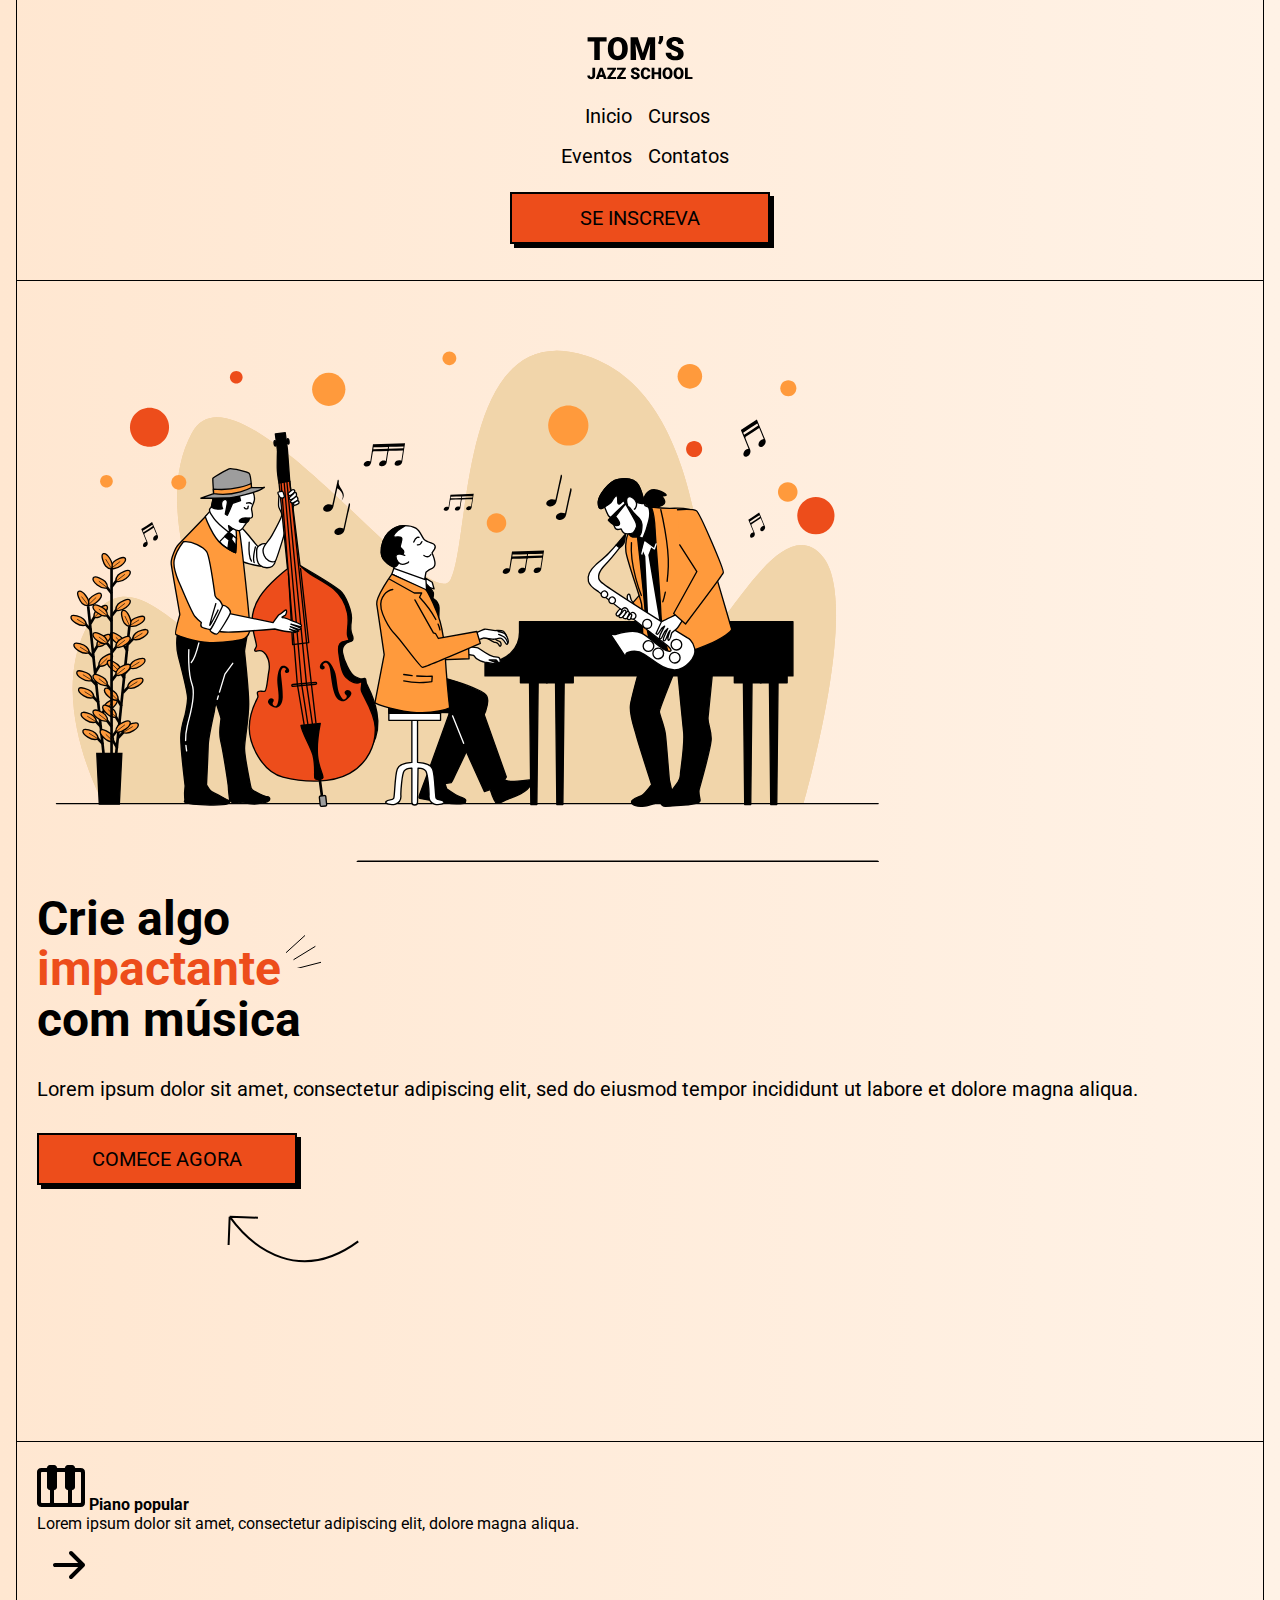
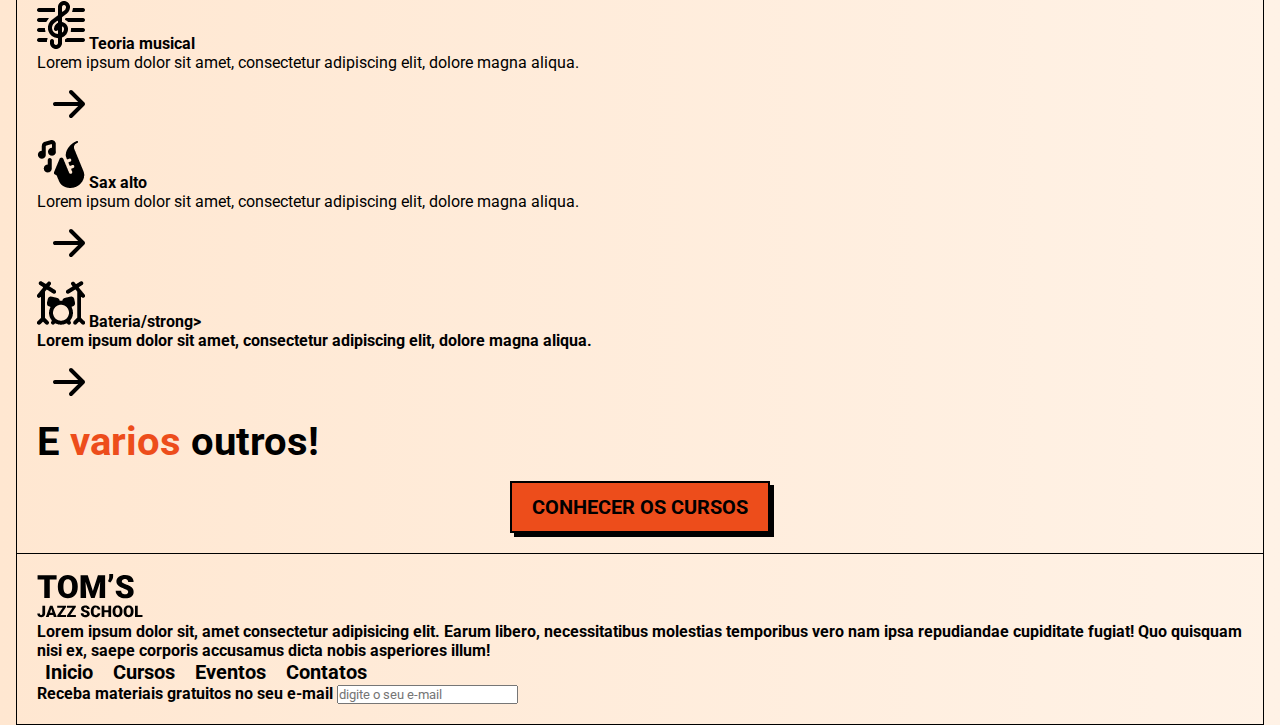
==== landing_page02/index.html @ 9c838213 "contruindo..." ====
<!DOCTYPE html>
<html lang="pt-br">
<head>
    <meta charset="UTF-8">
    <meta http-equiv="X-UA-Compatible" content="IE=edge">
    <meta name="viewport" content="width=device-width, initial-scale=1.0">
    <title>Tom's Jazz School</title>
    <link rel="stylesheet" href="./style.css">
</head>
<body>
        <header>
            <img src="./img/logo.svg" alt="tom's jazz school">
            <nav class="my-1 mx-auto">
                <a href="#">Inicio</a>
                <a href="#">Cursos</a>
                <a href="#">Eventos</a>
                <a href="#">Contatos</a>
            </nav>
            <a href="#" class="button mt-1 mx-auto mb-1">Se inscreva</a>
        </header>
        <main>
            <section class="hero-section">
                <img src="./img/hero-img.svg" alt="banda de jazz tocando">
                <div>
                    <h1 class="mt-2">Crie algo <span class="text-primary decoration">impactante</span> com música</h1>
                    <p class="mt-2 mb-2">Lorem ipsum dolor sit amet, consectetur adipiscing elit, sed do eiusmod tempor incididunt ut labore et dolore magna aliqua.</p>
                    <a href="#" class="button">Comece agora</a>
                </div>
            </section>
            <section class="courses-section">
                <div class="cards">
                    <article>
                        <img src="./img/piano.png" alt="ícone de teclas de piano">
                        <strong>Piano popular</strong>
                        <p>Lorem ipsum dolor sit amet, consectetur adipiscing elit, dolore magna aliqua.</p>
                        <a href="#">
                            <img src="./img/arrow-right.svg" alt="ir para página do curso">
                        </a>
                    </article>
                    <article>
                        <img src="./img/clef.png" alt="ícone da clave de sol">
                        <strong>Teoria musical</strong>
                        <p>Lorem ipsum dolor sit amet, consectetur adipiscing elit, dolore magna aliqua.</p>
                        <a href="#">
                            <img src="./img/arrow-right.svg" alt="ir para página do curso">
                        </a>
                    </article>
                    <article>
                        <img src="./img/sax.png" alt="ícone do saxofone">
                        <strong>Sax alto</strong>
                        <p>Lorem ipsum dolor sit amet, consectetur adipiscing elit, dolore magna aliqua.</p>
                        <a href="#">
                            <img src="./img/arrow-right.svg" alt="ir para página do curso">
                        </a>
                    </article>
                    <article>
                        <img src="./img/drums.png" alt="ícone de bateria">
                        <strong>Bateria/strong>
                        <p>Lorem ipsum dolor sit amet, consectetur adipiscing elit, dolore magna aliqua.</p>
                        <a href="#">
                            <img src="./img/arrow-right.svg" alt="ir para página do curso">
                        </a>
                    </article>
                </div>
                <h2>E <span class="text-primary">varios</span> outros!</h2>
                <a href="" class="button mt-1 mx-auto">Conhecer os cursos</a>
            </section>
        </main>
        <footer>
            <div>
                <img src="./img/logo.svg" alt="tom's jazz school">
                <p>Lorem ipsum dolor sit, amet consectetur adipisicing elit. Earum libero, necessitatibus molestias temporibus vero nam ipsa repudiandae cupiditate fugiat! Quo quisquam nisi ex, saepe corporis accusamus dicta nobis asperiores illum!</p>
            </div>
            <nav>
                <a href="#">Inicio</a>
                <a href="#">Cursos</a>
                <a href="#">Eventos</a>
                <a href="#">Contatos</a>   
            </nav>
            <form action="">
                <label for="email">Receba materiais gratuitos no seu e-mail</label>
                <input type="text" name="email" id="email" placeholder="digite o seu e-mail">
            </form>
        </footer>
</body>
</html>
---- landing_page02/style.css ----
@import url('https://fonts.googleapis.com/css2?family=Roboto:wght@200&display=swap');
* {
    margin: 0;
    box-sizing: 0;
    padding: 0;
    font-family: 'Roboto', sans-serif;
}

:root{
    --color-primary: #ED4D1B;
    --color-secundary: #FF9A3C;
    --color-black: #000000;
    --color-white: #ffffff;
}

body{
    background: linear-gradient(90deg, #FFE7D1 0%, #FFF2E6 100%);
    padding: 0 1rem;
}

header,
.hero-section,
.courses-section,
footer
{
    border-color: var(--color-black);
    border-style: solid;
    border-width: 0 1px 1px 1px;
    padding: 1.25rem;
}

header img {
    display: block;
    margin: 1rem auto;
}

header nav{
    display: grid;
    grid-template-columns: 1fr 1fr;
}

nav a{
    color: var(--color-black);
    font-size: 1.25rem;
    padding: 0.5rem;
    text-decoration: none;
}

header nav a:nth-child(2n-1){
    text-align: right;
}

.button{
    background-color: var(--color-primary);
    border: 2px solid black;
    box-shadow: 4px 4px 0 var(--color-black);
    color: var(--color-black);
    display: block;
    font-size: 1.25rem;
    padding: 0.75rem 1rem;
    max-width: 14rem;
    text-align: center;
    text-decoration: none;
    text-transform: uppercase;
}

.hero-section{
    padding-right: 0;
    padding-bottom: 16rem;
}

.hero-section img{
    display: block;
    margin-bottom: 1.25rem 0 0 auto;
    max-width: 100%;
}

h1{
    font-size: 3rem;
    line-height: 105%;
}

h2{
    font-size: 2.5rem;
}

.hero-section p{
    font-size: 1.25rem;
    padding-right: 1.25rem;
}

.hero-section .button{
    position: relative;
}

.hero-section .button::after{
    content: '';
    background-image: url("img/arrow-curve.svg");
    top: 5rem;
    right: -4rem;
    position: absolute;
    height: 48px;
    width: 132px;
}

.decoration {
    display: block;
    position: relative;
}

.decoration::after {
content: '';
background-image: url(./img/three-dashes.svg);
position: absolute;
height:36px;
width: 40px;
top: -0.75rem;
}

.mt-1{
    margin-top: 1rem;
}

.mt-2{
    margin-top: 2rem;
}

.mb-1{
    margin-bottom: 1rem;
}

.mb-2{
    margin-bottom: 2rem;
}

.mx-auto{
    margin-left: auto;
    margin-right: auto;
}

.text-primary{
    color: var(--color-primary);
}

.text-secundary{
    color: var(--color-secundary);
}

.text-center{
    text-align: center;
}
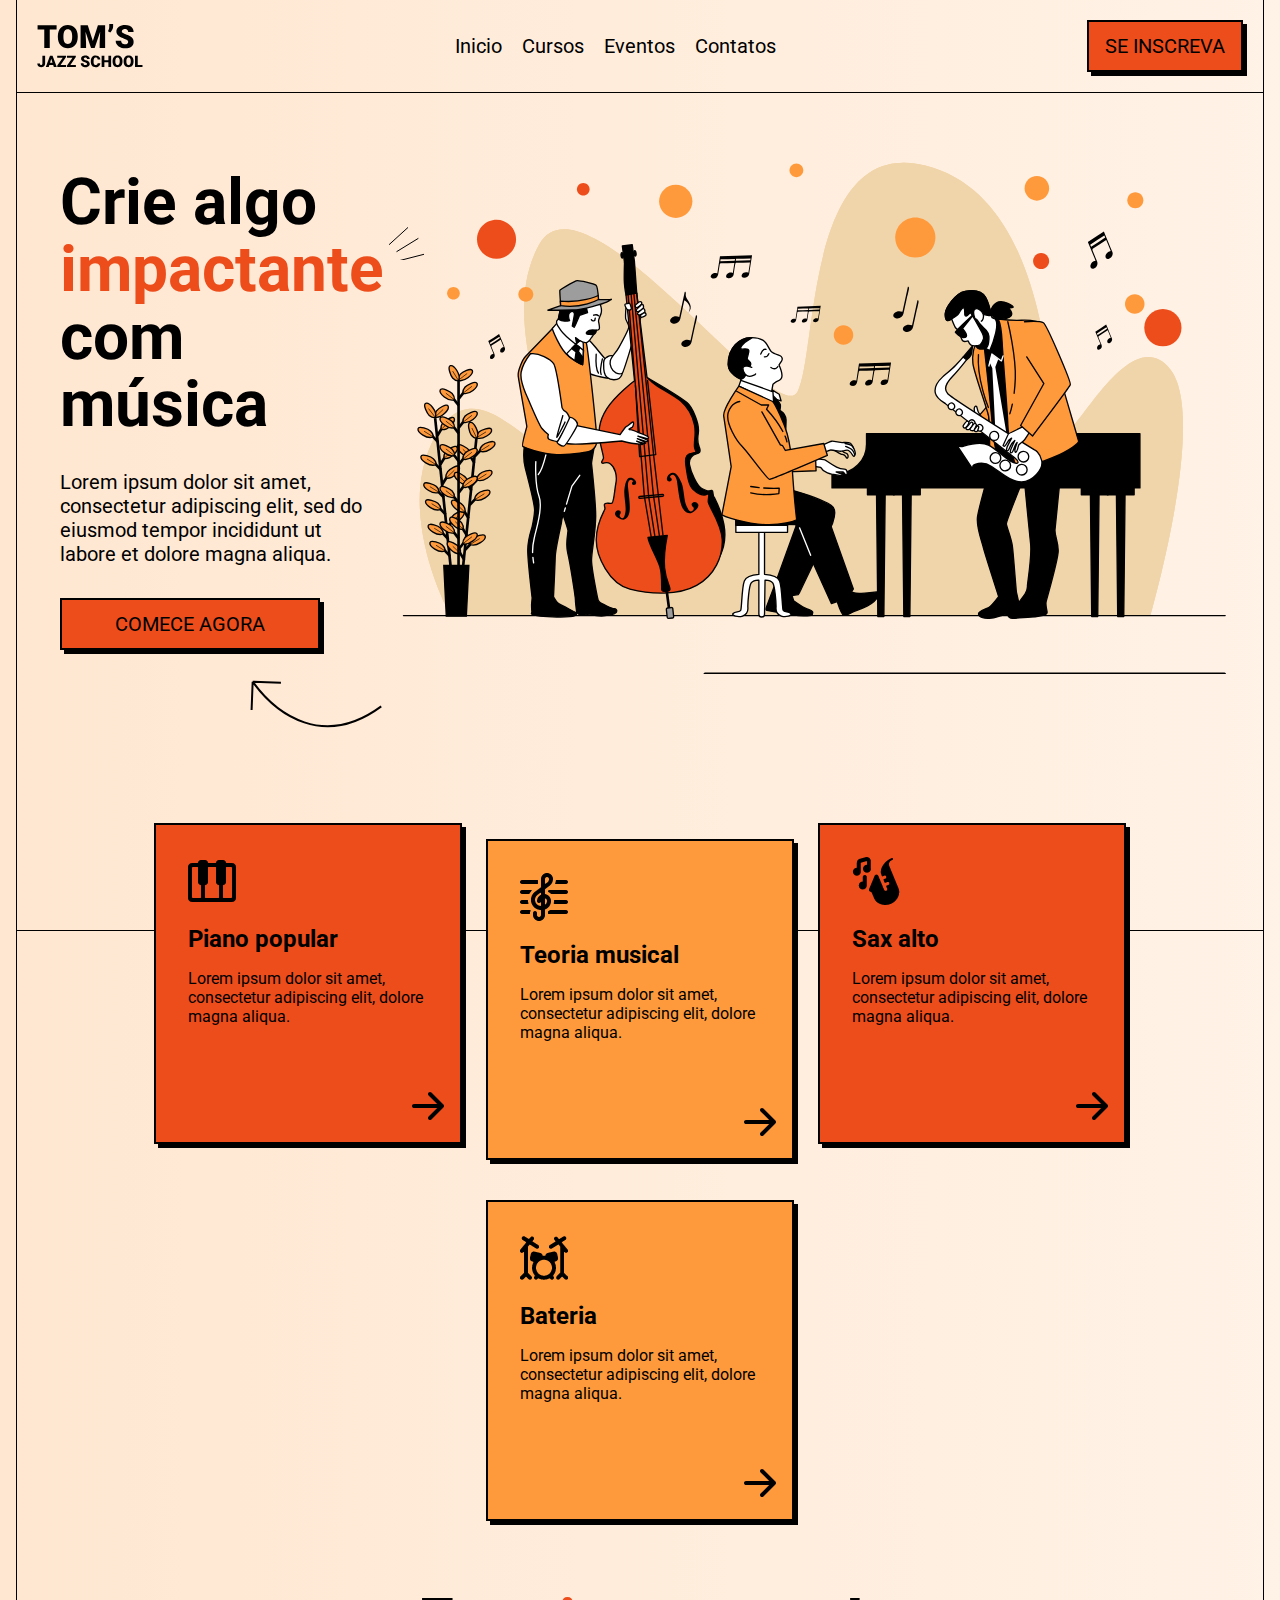
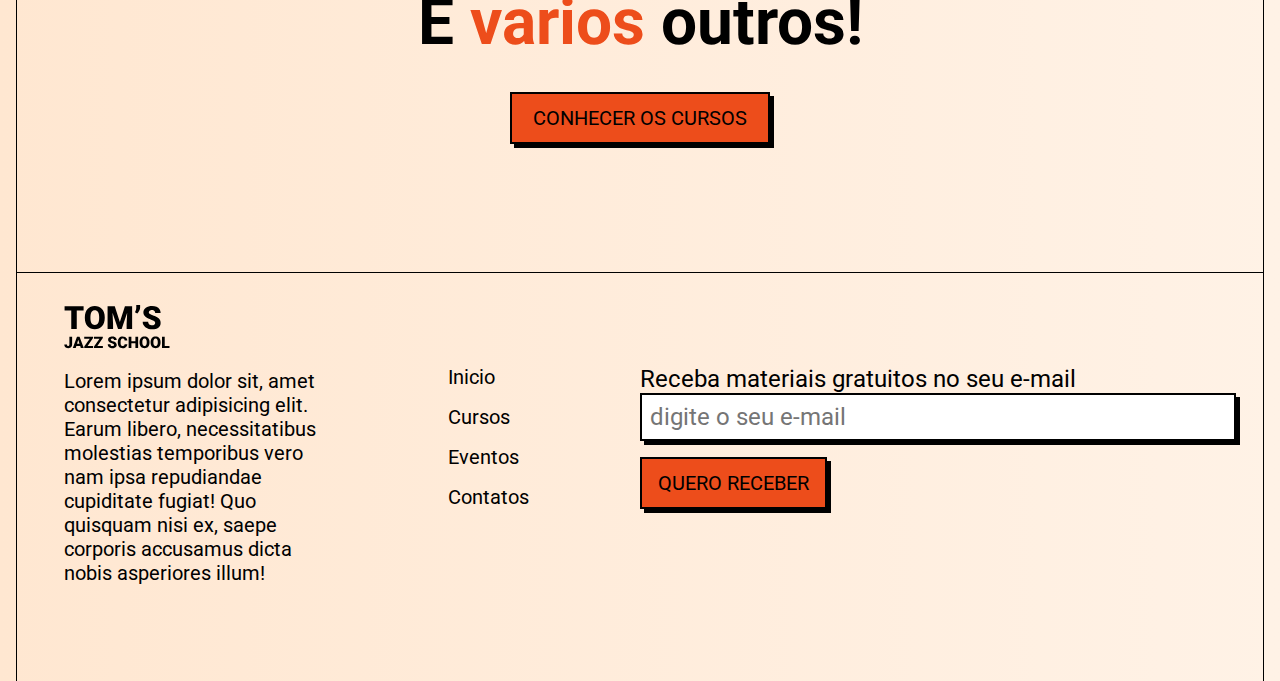
==== commit 8008969a: "tutorial de landing page da One Bit Code" ====
--- a/landing_page02/index.html
+++ b/landing_page02/index.html
@@ -9,27 +9,31 @@
 </head>
 <body>
         <header>
-            <img src="./img/logo.svg" alt="tom's jazz school">
-            <nav class="my-1 mx-auto">
-                <a href="#">Inicio</a>
-                <a href="#">Cursos</a>
-                <a href="#">Eventos</a>
-                <a href="#">Contatos</a>
-            </nav>
-            <a href="#" class="button mt-1 mx-auto mb-1">Se inscreva</a>
+            <div class="">
+                <img src="./img/logo.svg" alt="tom's jazz school">
+                <nav class="">
+                    <a href="#">Inicio</a>
+                    <a href="#">Cursos</a>
+                    <a href="#">Eventos</a>
+                    <a href="#">Contatos</a>
+                </nav>
+                <a href="#" class="button mt-1 mx-auto mb-1">Se inscreva</a>
+            </div>
         </header>
         <main>
             <section class="hero-section">
-                <img src="./img/hero-img.svg" alt="banda de jazz tocando">
-                <div>
-                    <h1 class="mt-2">Crie algo <span class="text-primary decoration">impactante</span> com música</h1>
-                    <p class="mt-2 mb-2">Lorem ipsum dolor sit amet, consectetur adipiscing elit, sed do eiusmod tempor incididunt ut labore et dolore magna aliqua.</p>
-                    <a href="#" class="button">Comece agora</a>
+                <div class="container row-reverse">
+                    <img src="./img/hero-img.svg" alt="banda de jazz tocando">
+                    <div class="">
+                        <h1 class="mt-2">Crie algo <span class="text-primary decoration">impactante</span> com música</h1>
+                        <p class="mt-2 mb-2">Lorem ipsum dolor sit amet, consectetur adipiscing elit, sed do eiusmod tempor incididunt ut labore et dolore magna aliqua.</p>
+                        <a href="#" class="button ">Comece agora</a>
+                    </div>
                 </div>
             </section>
             <section class="courses-section">
                 <div class="cards">
-                    <article>
+                    <article class="card">
                         <img src="./img/piano.png" alt="ícone de teclas de piano">
                         <strong>Piano popular</strong>
                         <p>Lorem ipsum dolor sit amet, consectetur adipiscing elit, dolore magna aliqua.</p>
@@ -37,7 +41,7 @@
                             <img src="./img/arrow-right.svg" alt="ir para página do curso">
                         </a>
                     </article>
-                    <article>
+                    <article class="card">
                         <img src="./img/clef.png" alt="ícone da clave de sol">
                         <strong>Teoria musical</strong>
                         <p>Lorem ipsum dolor sit amet, consectetur adipiscing elit, dolore magna aliqua.</p>
@@ -45,7 +49,7 @@
                             <img src="./img/arrow-right.svg" alt="ir para página do curso">
                         </a>
                     </article>
-                    <article>
+                    <article class="card">
                         <img src="./img/sax.png" alt="ícone do saxofone">
                         <strong>Sax alto</strong>
                         <p>Lorem ipsum dolor sit amet, consectetur adipiscing elit, dolore magna aliqua.</p>
@@ -53,34 +57,37 @@
                             <img src="./img/arrow-right.svg" alt="ir para página do curso">
                         </a>
                     </article>
-                    <article>
+                    <article class="card">
                         <img src="./img/drums.png" alt="ícone de bateria">
-                        <strong>Bateria/strong>
+                        <strong>Bateria</strong>
                         <p>Lorem ipsum dolor sit amet, consectetur adipiscing elit, dolore magna aliqua.</p>
                         <a href="#">
                             <img src="./img/arrow-right.svg" alt="ir para página do curso">
                         </a>
                     </article>
                 </div>
-                <h2>E <span class="text-primary">varios</span> outros!</h2>
-                <a href="" class="button mt-1 mx-auto">Conhecer os cursos</a>
+                <h2 class="text-center">E <span class="text-primary">varios</span> outros!</h2>
+                <a href="" class="button mt-2 mx-auto">Conhecer os cursos</a>
             </section>
         </main>
         <footer>
-            <div>
-                <img src="./img/logo.svg" alt="tom's jazz school">
-                <p>Lorem ipsum dolor sit, amet consectetur adipisicing elit. Earum libero, necessitatibus molestias temporibus vero nam ipsa repudiandae cupiditate fugiat! Quo quisquam nisi ex, saepe corporis accusamus dicta nobis asperiores illum!</p>
+            <div class="container">
+                <div class="about-column">
+                    <img src="./img/logo.svg" alt="tom's jazz school" class="mt-1 mb-1">
+                    <p class="mb-2">Lorem ipsum dolor sit, amet consectetur adipisicing elit. Earum libero, necessitatibus molestias temporibus vero nam ipsa repudiandae cupiditate fugiat! Quo quisquam nisi ex, saepe corporis accusamus dicta nobis asperiores illum!</p>
+                </div>
+                <nav class="mb-2">
+                    <a href="#">Inicio</a>
+                    <a href="#">Cursos</a>
+                    <a href="#">Eventos</a>
+                    <a href="#">Contatos</a>   
+                </nav>
+                <form class="newsletter-form "action="">
+                    <label for="email mt-1">Receba materiais gratuitos no seu e-mail</label>
+                    <input type="text" name="email" id="email" placeholder="digite o seu e-mail" class="mb-1">
+                    <button class="button mb-2">Quero receber</button>
+                </form>
             </div>
-            <nav>
-                <a href="#">Inicio</a>
-                <a href="#">Cursos</a>
-                <a href="#">Eventos</a>
-                <a href="#">Contatos</a>   
-            </nav>
-            <form action="">
-                <label for="email">Receba materiais gratuitos no seu e-mail</label>
-                <input type="text" name="email" id="email" placeholder="digite o seu e-mail">
-            </form>
         </footer>
 </body>
 </html>--- a/landing_page02/style.css
+++ b/landing_page02/style.css
@@ -37,6 +37,7 @@
 header nav{
     display: grid;
     grid-template-columns: 1fr 1fr;
+    margin: 1rem auto;
 }
 
 nav a{
@@ -117,6 +118,71 @@
 top: -0.75rem;
 }
 
+.courses-section{
+    padding-bottom: 8rem;
+}
+
+.cards{
+    display: flex;
+    flex-direction: column;
+    align-items: start;
+    gap: 1.5rem;
+    margin-top: -8rem;
+    margin-bottom: 4rem;
+}
+
+.card{
+    background-color: var(--color-primary);
+    border: 2px solid black;
+    box-shadow: 4px 4px 0 black;
+    max-width: 17rem;
+    padding: 2rem 0 0 2rem;
+}
+
+.card:nth-child(2n){
+    align-self: end;
+    background-color: var(--color-secundary);
+}
+
+.card strong{
+    display: block;
+    font-size: 1.5rem;
+    margin: 1rem 0;
+}
+
+.card a {
+    display: block;
+    margin: 3rem 0 0 auto;
+    width: fit-content;
+}
+
+/*rodapé:*/
+
+footer{
+    border-bottom: 0;
+    padding: 1rem 1.25rem 4rem;
+}
+
+footer a{
+    display: block;
+    padding-left: 0px;
+}
+
+.newsletter-form label {
+    display:block;
+    font-size: 1.5rem;
+}
+
+.newsletter-form input{
+    border: 2px solid black;
+    box-shadow: 4px 4px 0 black;
+    font-size: 1.5rem;
+    padding: 0.5rem;
+    width: 100%;
+}
+
+/*utilitários:*/
+
 .mt-1{
     margin-top: 1rem;
 }
@@ -148,4 +214,81 @@
 
 .text-center{
     text-align: center;
+}
+
+/*responsividade*/
+
+@media  screen and (min-width: 40rem) {
+    header nav{
+        display:block;
+        text-align: center;
+    }
+
+    .cards{
+        flex-direction: row;
+        flex-wrap: wrap;
+        justify-content: center;
+    }
+
+    .card:nth-child(2n){
+       margin-top: 1rem; 
+    }
+}
+
+@media screen and (min-width:48rem) {
+    header div{
+        display: flex;
+    
+        align-items:center;
+        justify-content:space-between ;
+    }
+
+    header img,
+    header nav,
+    header .button{
+        margin: 0
+    }
+}
+
+@media screen and (min-width:72rem) {
+
+h1, h2{
+    font-size: 4rem;
+}
+
+.container{
+    display: flex;
+    align-items: center;
+    margin: 0 auto;
+    max-width: 72rem;
+}
+
+.container.row-reverse{
+    flex-direction: row-reverse;
+}
+
+.about-column{
+    flex: 2;
+}
+
+.about-column p{
+    font-size: 1.25rem;
+    max-width: 16rem;
+}
+
+footer nav{
+    flex: 1;
+}
+
+.newsletter-form{
+    flex: 3;
+}
+}
+
+@media screen and(min-width:90rem) {
+    .container{
+        max-width: 80rem;
+    } 
+
+
 }